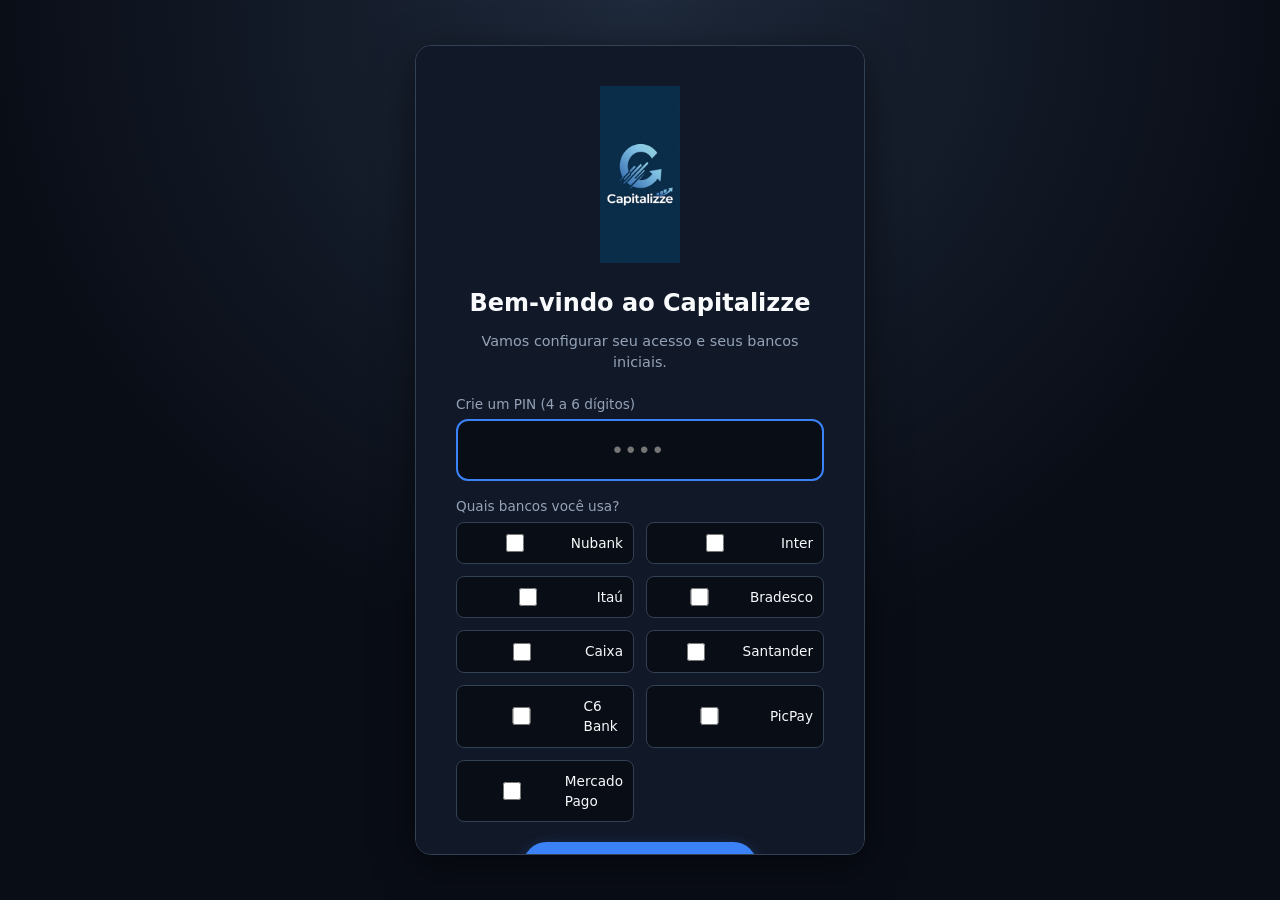
==== index.html @ d0ebc37e "V 1.1.2 Módulo de dividas" ====
<!DOCTYPE html>
<html lang="pt-BR">
<head>
  <meta charset="UTF-8">
  <meta name="viewport" content="width=device-width, initial-scale=1.0">
  <title>Capitalizze — O poder do seu dinheiro</title>
  
  <link rel="stylesheet" href="css/style.css">
  <link rel="manifest" href="manifest.json">
  <meta name="theme-color" content="#090d16">
  <link rel="icon" type="image/png" href="assets/logo.png">
</head>
<body>

  <!-- TELA DE SETUP (Usuário Novo) -->
  <div id="setup-screen" class="lock-screen" style="display: none;">
    <div class="lock-content" style="max-width: 450px;">
      <img src="assets/logo.png" alt="Capitalizze" style="width: 80px; margin-bottom: 15px;">
      <h2>Bem-vindo ao Capitalizze</h2>
      <p>Vamos configurar seu acesso e seus bancos iniciais.</p>
      
      <div style="text-align: left; margin-bottom: 20px;">
        <label style="font-size: 0.85rem; color: var(--muted); margin-bottom: 5px; display: block;">Crie um PIN (4 a 6 dígitos)</label>
        <input type="password" id="new-pin-input" maxlength="6" inputmode="numeric" placeholder="••••" style="text-align:center; font-size: 1.5rem; letter-spacing: 5px; width: 100%;">
        
        <label style="font-size: 0.85rem; color: var(--muted); margin-top: 15px; margin-bottom: 5px; display: block;">Quais bancos você usa?</label>
        <div id="setup-banks-grid" class="banks-grid" style="grid-template-columns: 1fr 1fr;"></div>
      </div>
      <button id="setup-submit" class="btn btn-full">Criar Conta e Acessar</button>
    </div>
  </div>

  <!-- TELA DE BLOQUEIO (Usuário Antigo) -->
  <div id="lock-screen" class="lock-screen" style="display: none;">
    <div class="lock-content">
      <img src="assets/logo.png" alt="Capitalizze" style="width: 100px; margin-bottom: 20px;">
      <h2>Capitalizze Protegido</h2>
      <p id="lock-msg">Digite seu PIN para acessar.</p>
      <input type="password" id="pin-input" maxlength="6" inputmode="numeric" placeholder="••••" style="text-align:center; font-size: 2rem; letter-spacing: 10px;">
      <button id="pin-submit" class="btn btn-full" style="margin-top: 20px;">Desbloquear</button>
    </div>
  </div>

  <!-- APP PRINCIPAL -->
  <div class="container">
    <header>
      <div class="header-top">
        <img src="assets/logo-horizontal.png" alt="Capitalizze" class="header-logo">
      </div>
      <div class="slogan">O poder do seu dinheiro na palma da sua mão</div>
    </header>

    <nav class="tabs">
      <button class="tab-btn active" data-tab="home">Início</button>
      <button class="tab-btn" data-tab="transactions">Transações</button>
      <button class="tab-btn" data-tab="bills">Contas</button>
      <button class="tab-btn" data-tab="debts">Dívidas</button>
      <button class="tab-btn" data-tab="goals">Metas</button>
      <button class="tab-btn" data-tab="budgets">Orçamentos</button>
      <button class="tab-btn" data-tab="simulator">Simulador</button>
      <button class="tab-btn" data-tab="reserve">Reserva</button>
      <button class="tab-btn" data-tab="calculator">Calculadora</button>
      <button class="tab-btn" data-tab="charts">Gráficos</button>
      <button class="tab-btn" data-tab="settings">Ajustes</button>
    </nav>

    <!-- ABA INÍCIO -->
    <section id="tab-home" class="tab-content active">
      <section class="cards">
        <div class="card"><div class="card-label">Saldo Global</div><div class="card-value" id="balance">R$ 0,00</div></div>
        <div class="card"><div class="card-label">Entradas Globais</div><div class="card-value income" id="income">R$ 0,00</div></div>
        <div class="card"><div class="card-label">Saídas Globais</div><div class="card-value expense" id="expense">R$ 0,00</div></div>
      </section>

      <div id="bank-summary-container" style="display: none;">
        <h3 class="section-title">Resumo por Banco</h3>
        <section class="cards" id="bank-cards"></section>
      </div>

      <form class="form" id="tx-form">
        <input type="text" id="desc" placeholder="Descrição (ex: Salário)" required maxlength="60">
        <input type="number" id="amount" placeholder="Valor (R$)" step="0.01" min="0.01" required>
        <select id="type"><option value="income">Entrada</option><option value="expense">Saída</option></select>
        <select id="category">
          <option value="Geral">Geral</option><option value="Alimentação">Alimentação</option>
          <option value="Transporte">Transporte</option><option value="Moradia">Moradia</option>
          <option value="Lazer">Lazer</option><option value="Salário">Salário</option>
          <option value="Investimento">Investimento</option><option value="Dívidas">Dívidas</option>
        </select>
        <select id="tx-bank" style="display: none;"></select>
        <button type="submit" class="btn btn-full" id="submit-btn">Adicionar Entrada</button>
      </form>
    </section>

    <!-- ABA TRANSAÇÕES -->
    <section id="tab-transactions" class="tab-content">
      <div class="filter-container" style="flex-wrap: wrap; gap: 12px; margin-bottom: 24px;">
        <select id="month-filter"><option value="all">Todos os meses</option></select>
        <select id="filter-type">
          <option value="all">Todos os tipos</option>
          <option value="income">Apenas Entradas</option>
          <option value="expense">Apenas Saídas</option>
        </select>
        <input type="text" id="search-tx" placeholder="Buscar por descrição ou categoria..." style="flex: 1; min-width: 200px;">
      </div>
      <div class="list"><div id="tx-list"></div></div>
    </section>

    <!-- ABA CONTAS (A PAGAR/RECEBER) -->
    <section id="tab-bills" class="tab-content">
      <p class="sim-help">Cadastre contas fixas ou boletos para não esquecer.</p>
      <form id="bill-form" class="form">
        <input type="text" id="bill-desc" placeholder="Descrição (ex: Aluguel, Netflix)" required maxlength="40">
        <input type="number" id="bill-amount" placeholder="Valor (R$)" step="0.01" min="0.01" required>
        <select id="bill-type">
          <option value="pay">A Pagar</option>
          <option value="receive">A Receber</option>
        </select>
        <input type="number" id="bill-day" placeholder="Dia Venc. (1-31)" min="1" max="31" required>
        <button type="submit" class="btn btn-full">Cadastrar Conta</button>
      </form>
      <div class="list" id="bills-list"></div>
    </section>

    <!-- NOVA ABA DÍVIDAS -->
    <section id="tab-debts" class="tab-content">
      <p class="sim-help">Gerencie o que você deve ou o que devem para você.</p>
      <form id="debt-form" class="form">
        <input type="text" id="debt-desc" placeholder="Descrição (ex: Empréstimo João)" required maxlength="40">
        <input type="number" id="debt-amount" placeholder="Valor Total (R$)" step="0.01" min="0.01" required>
        <select id="debt-type">
          <option value="owe">Eu Devo (A Pagar)</option>
          <option value="receive">Me Devem (A Receber)</option>
        </select>
        <input type="text" id="debt-person" placeholder="Para quem / De quem (Opcional)" maxlength="30">
        <button type="submit" class="btn btn-full">Cadastrar Dívida</button>
      </form>
      <div class="list" id="debts-list"></div>
    </section>

    <!-- ABA METAS -->
    <section id="tab-goals" class="tab-content">
      <form id="goal-form" class="form">
        <input type="text" id="goal-name" placeholder="Nome da meta (ex: Notebook novo)" required maxlength="40">
        <input type="number" id="goal-target" placeholder="Valor alvo (R$)" step="0.01" min="1" required>
        <button type="submit" class="btn btn-full">Criar Nova Meta</button>
      </form>
      <div class="list" id="goals-list"></div>
    </section>

    <!-- ABA ORÇAMENTOS -->
    <section id="tab-budgets" class="tab-content">
      <p class="sim-help">Defina limites mensais de gastos para cada categoria.</p>
      <form id="budget-form" class="form">
        <select id="budget-category">
          <option value="Alimentação">Alimentação</option><option value="Transporte">Transporte</option>
          <option value="Moradia">Moradia</option><option value="Lazer">Lazer</option>
          <option value="Geral">Geral</option>
        </select>
        <input type="number" id="budget-amount" placeholder="Limite (R$)" step="0.01" min="1" required>
        <button type="submit" class="btn btn-full">Definir Orçamento</button>
      </form>
      <div class="list" id="budgets-list"></div>
    </section>

    <!-- ABA SIMULADOR -->
    <section id="tab-simulator" class="tab-content">
      <p class="sim-help">Preencha os campos para ver o poder dos juros compostos.</p>
      <div class="form sim-form">
        <div class="input-group"><label>Capital Inicial (R$)</label><input type="number" id="sim-initial" min="0" step="0.01" value="0"></div>
        <div class="input-group"><label>Aporte Mensal (R$)</label><input type="number" id="sim-monthly" min="0" step="0.01" value="0"></div>
        <div class="input-group"><label>Taxa de Juros (% ao mês)</label><input type="number" id="sim-rate" min="0" step="0.01" value="0"></div>
        <div class="input-group"><label>Tempo (Meses)</label><input type="number" id="sim-time" min="0" step="1" value="0"></div>
      </div>
      <section class="cards">
        <div class="card"><div class="card-label">Total Investido</div><div class="card-value" id="sim-total-invested">R$ 0,00</div></div>
        <div class="card"><div class="card-label">Juros Ganhos</div><div class="card-value income" id="sim-interest">R$ 0,00</div></div>
        <div class="card"><div class="card-label">Montante Final</div><div class="card-value" id="sim-final">R$ 0,00</div></div>
      </section>
      <div class="chart-container"><h3>Proporção: Investido vs Juros</h3><div id="sim-chart-bars" class="chart-bars"></div></div>
    </section>

    <!-- ABA RESERVA -->
    <section id="tab-reserve" class="tab-content">
      <p class="sim-help">Descubra quanto você precisa guardar para viver tranquilo sem depender de salário.</p>
      <div class="form sim-form">
        <div class="input-group"><label>Custo de vida mensal (R$)</label><input type="number" id="res-cost" min="0" step="0.01" value="0"></div>
        <div class="input-group"><label>Meses de proteção</label><input type="number" id="res-months" min="1" max="24" step="1" value="6"></div>
      </div>
      <div class="card" style="text-align: center; padding: 40px 20px;">
        <div class="card-label">Sua Reserva Ideal é</div>
        <div class="card-value income" id="res-result" style="font-size: 2.5rem;">R$ 0,00</div>
      </div>
    </section>

    <!-- ABA CALCULADORA -->
    <section id="tab-calculator" class="tab-content">
      <div class="chart-container" style="margin-bottom: 24px;">
        <h3>Calculadora de Taxas e Parcelamento</h3>
        <div class="form sim-form" style="margin-bottom: 16px; padding: 0; border: none; box-shadow: none;">
          <div class="input-group"><label>Valor da Compra (R$)</label><input type="number" id="calc-value" min="0" step="0.01" value="0"></div>
          <div class="input-group"><label>Taxa de Juros (%)</label><input type="number" id="calc-fee" min="0" step="0.01" value="0"></div>
          <div class="input-group"><label>Número de Parcelas</label><input type="number" id="calc-installments" min="1" step="1" value="1"></div>
        </div>
        <div class="cards" style="margin-bottom: 0;">
          <div class="card"><div class="card-label">Valor Total com Juros</div><div class="card-value expense" id="calc-total">R$ 0,00</div></div>
          <div class="card"><div class="card-label">Valor da Parcela</div><div class="card-value" id="calc-per-installment">R$ 0,00</div></div>
        </div>
      </div>

      <div class="chart-container">
        <h3>Calculadora de Gasto Diário</h3>
        <div class="form sim-form" style="margin-bottom: 16px; padding: 0; border: none; box-shadow: none;">
          <div class="input-group"><label>Renda Mensal Líquida (R$)</label><input type="number" id="daily-income" min="0" step="0.01" value="0"></div>
          <div class="input-group"><label>Gastos Fixos Mensais (R$)</label><input type="number" id="daily-fixed" min="0" step="0.01" value="0"></div>
        </div>
        <div class="card" style="text-align: center; padding: 30px 20px;">
          <div class="card-label">Você pode gastar por dia</div>
          <div class="card-value income" id="daily-result" style="font-size: 2.5rem;">R$ 0,00</div>
        </div>
      </div>
    </section>

    <!-- ABA GRÁFICOS -->
    <section id="tab-charts" class="tab-content">
      <div class="chart-container">
        <h3>Distribuição de Gastos</h3>
        <div id="donut-chart" class="donut-container"></div>
      </div>
      <div class="chart-container">
        <h3>Gastos por Categoria</h3>
        <div id="chart-bars" class="chart-bars"></div>
      </div>
    </section>

    <!-- ABA AJUSTES -->
    <section id="tab-settings" class="tab-content">
      <div class="chart-container">
        <h3>Perfil do Usuário</h3>
        <div class="profile-header">
          <div class="avatar-container">
            <img id="profile-avatar-img" src="" alt="Avatar" style="display: none;">
            <span id="profile-avatar-placeholder">👤</span>
          </div>
          <div class="profile-info">
            <h4 id="profile-display-name">Visitante</h4>
            <p id="profile-display-email">email@exemplo.com</p>
            <p style="font-size: 0.8rem; color: var(--muted); margin-top: 4px;" id="profile-display-date">Membro desde: Hoje</p>
          </div>
        </div>
        
        <form id="profile-form" class="form" style="padding: 0; border: none; box-shadow: none; margin-bottom: 0;">
          <div class="input-group"><label>Nome</label><input type="text" id="prof-name" placeholder="Seu nome" maxlength="30"></div>
          <div class="input-group"><label>E-mail</label><input type="email" id="prof-email" placeholder="seu@email.com"></div>
          <div class="input-group" style="grid-column: 1 / -1;">
            <label>Foto de Perfil</label>
            <input type="file" id="prof-avatar-input" accept="image/*">
          </div>
          <button type="submit" class="btn btn-full">Salvar Perfil</button>
        </form>
      </div>

      <div class="chart-container">
        <h3>Aparência</h3>
        <div style="display: flex; align-items: center; justify-content: space-between;">
          <span>Modo Escuro / Claro</span>
          <button id="theme-toggle-settings" class="btn btn-outline" style="padding: 8px 16px;">🌓 Alternar</button>
        </div>
      </div>

      <div class="chart-container">
        <h3>Segurança</h3>
        <div style="display: flex; gap: 12px; flex-wrap: wrap;">
          <button id="btn-change-pin" class="btn btn-outline">🔑 Alterar PIN</button>
          <button id="btn-wipe-data" class="btn btn-outline" style="color: var(--danger); border-color: var(--danger);">🚨 Apagar Todos os Dados</button>
        </div>
      </div>

      <div class="chart-container">
        <h3>Meus Bancos</h3>
        <p style="font-size: 0.9rem; color: var(--muted); margin-bottom: 16px;">Selecione os bancos que você usa.</p>
        <div id="banks-checkboxes" class="banks-grid"></div>
      </div>

      <div class="chart-container">
        <h3>Backup e Exportação</h3>
        <div class="backup-actions" style="justify-content: flex-start; flex-wrap: wrap;">
          <button id="btn-export" class="btn btn-outline">⬇️ Backup (JSON)</button>
          <label for="import-file" class="btn btn-outline">⬆️ Restaurar</label>
          <input type="file" id="import-file" accept=".json" style="display: none;">
          <button id="btn-export-csv" class="btn btn-outline">📊 Exportar Excel (CSV)</button>
        </div>
      </div>
    </section>

    <footer>
      <p>Capitalizze &copy; 2026 - v1.1.2</p>
      <p>Desenvolvido por <strong>SaliX</strong></p>
    </footer>
  </div>

  <!-- MODAL DE METAS -->
  <div id="goal-modal" class="modal-overlay">
    <div class="modal-content">
      <h3 id="modal-goal-title">Adicionar valor</h3>
      <p class="modal-desc">Quanto você quer guardar para esta meta?</p>
      <input type="number" id="modal-goal-amount" placeholder="R$ 0,00" step="0.01" min="0.01">
      <div class="modal-actions">
        <button class="btn btn-outline" id="modal-cancel">Cancelar</button>
        <button class="btn" id="modal-confirm">Guardar</button>
      </div>
    </div>
  </div>

  <!-- MODAL DE ALTERAR PIN -->
  <div id="change-pin-modal" class="modal-overlay">
    <div class="modal-content">
      <h3>Alterar PIN de Acesso</h3>
      <p class="modal-desc">Isso vai re-criptografar todos os seus dados com a nova senha.</p>
      <input type="password" id="old-pin" placeholder="PIN Atual" maxlength="6" style="margin-bottom: 12px;">
      <input type="password" id="new-pin" placeholder="Novo PIN" maxlength="6">
      <div class="modal-actions">
        <button class="btn btn-outline" id="cancel-change-pin">Cancelar</button>
        <button class="btn" id="confirm-change-pin">Salvar Novo PIN</button>
      </div>
    </div>
  </div>

  <!-- NOVO MODAL DE ABATER DÍVIDA -->
  <div id="debt-payment-modal" class="modal-overlay">
    <div class="modal-content">
      <h3 id="modal-debt-title">Abater Dívida</h3>
      <p class="modal-desc">Quanto foi pago ou recebido?</p>
      <input type="number" id="modal-debt-amount" placeholder="R$ 0,00" step="0.01" min="0.01">
      <div class="modal-actions">
        <button class="btn btn-outline" id="cancel-debt-payment">Cancelar</button>
        <button class="btn" id="confirm-debt-payment">Confirmar</button>
      </div>
    </div>
  </div>

  <div id="toast-container" class="toast-container"></div>
  <script type="module" src="js/main.js"></script>
</body>
</html>
---- css/style.css ----
:root {
  --bg: #090d16; --surface: #111827; --surface-light: #1e293b; --border: #334155;
  --text: #f8fafc; --muted: #94a3b8; --hover: rgba(255,255,255,0.05);
  --primary: #3b82f6; --primary-glow: rgba(59, 130, 246, 0.3); --primary-dark: #2563eb;
  --success: #10b981; --success-glow: rgba(16, 185, 129, 0.2);
  --danger: #ef4444; --danger-dark: #dc2626; --warning: #f59e0b; --info: #3b82f6;
  --radius: 16px; --radius-pill: 100px;
}

body.light-mode {
  --bg: #f8fafc; --surface: #ffffff; --surface-light: #f1f5f9; --border: #e2e8f0;
  --text: #0f172a; --muted: #64748b; --hover: rgba(0,0,0,0.05);
  background-image: radial-gradient(circle at top center, #e2e8f0 0%, #f8fafc 60%);
}
body.light-mode .card::before { background: linear-gradient(90deg, transparent, rgba(0,0,0,0.05), transparent); }
body.light-mode .btn-outline:hover { background: rgba(0,0,0,0.05); }

* { box-sizing: border-box; margin: 0; padding: 0; }
body {
  font-family: system-ui, -apple-system, 'Segoe UI', Roboto, sans-serif;
  background-color: var(--bg); background-image: radial-gradient(circle at top center, #1e293b 0%, #090d16 60%);
  background-attachment: fixed; color: var(--text); min-height: 100vh; line-height: 1.5; display: flex; flex-direction: column;
  transition: background 0.3s, color 0.3s;
}

.container { max-width: 960px; margin: 0 auto; padding: 24px 16px; flex: 1; width: 100%; }
header { margin-bottom: 24px; text-align: center; display: flex; flex-direction: column; align-items: center; gap: 8px; }
.header-logo { max-width: 250px; height: auto; object-fit: contain; }
.slogan { font-size: 0.85rem; color: var(--muted); }

.tabs { display: flex; gap: 4px; margin-bottom: 32px; background: var(--surface); padding: 6px; border-radius: var(--radius-pill); border: 1px solid var(--border); overflow-x: auto; scrollbar-width: none; }
.tabs::-webkit-scrollbar { display: none; }
.tab-btn { background: transparent; border: none; color: var(--muted); padding: 10px 20px; font-size: 0.9rem; font-weight: 600; cursor: pointer; border-radius: var(--radius-pill); transition: all 0.3s ease; white-space: nowrap; }
.tab-btn:hover { color: var(--text); background: var(--hover); }
.tab-btn.active { color: white; background: var(--primary); box-shadow: 0 4px 15px var(--primary-glow); }
.tab-content { display: none; }
.tab-content.active { display: block; animation: fadeIn 0.4s ease-out; }
@keyframes fadeIn { from { opacity: 0; transform: translateY(10px); } to { opacity: 1; transform: translateY(0); } }

.cards { display: grid; grid-template-columns: repeat(auto-fit, minmax(200px, 1fr)); gap: 16px; margin-bottom: 24px; }
.card { background: var(--surface); border: 1px solid var(--border); border-radius: var(--radius); padding: 24px; box-shadow: 0 4px 20px rgba(0, 0, 0, 0.1); position: relative; overflow: hidden; }
.card::before { content: ''; position: absolute; top: 0; left: 0; right: 0; height: 1px; background: linear-gradient(90deg, transparent, rgba(255,255,255,0.1), transparent); }
.card-label { font-size: 0.8rem; color: var(--muted); text-transform: uppercase; letter-spacing: 1px; margin-bottom: 8px; font-weight: 600;}
.card-value { font-size: 1.8rem; font-weight: 700; letter-spacing: -0.5px;}
.card-value.income { color: var(--success); text-shadow: 0 0 20px var(--success-glow); }
.card-value.expense { color: var(--danger); }
.section-title { font-size: 1.1rem; color: var(--muted); margin-bottom: 16px; padding-left: 8px; border-left: 3px solid var(--primary); }

.form { background: var(--surface); border: 1px solid var(--border); border-radius: var(--radius); padding: 24px; margin-bottom: 24px; display: grid; grid-template-columns: 1fr 1fr; gap: 16px; box-shadow: 0 4px 20px rgba(0, 0, 0, 0.1); }
.form input, .form select, .filter-container select { background: var(--bg); border: 1px solid var(--border); color: var(--text); padding: 12px 16px; border-radius: 12px; font-size: 0.95rem; font-family: inherit; width: 100%; transition: border-color 0.2s, box-shadow 0.2s; }
.form input:focus, .form select:focus, .filter-container select:focus { outline: none; border-color: var(--primary); box-shadow: 0 0 0 3px var(--primary-glow); }
.input-group { display: flex; flex-direction: column; gap: 8px; }
.input-group label { font-size: 0.85rem; color: var(--muted); font-weight: 600; margin-left: 4px; }

.btn { background: var(--primary); color: white; border: none; padding: 14px 20px; border-radius: var(--radius-pill); font-weight: 600; cursor: pointer; font-size: 1rem; font-family: inherit; transition: all 0.3s; box-shadow: 0 4px 15px var(--primary-glow); }
.btn:hover { background: var(--primary-dark); transform: translateY(-2px); }
.btn:active { transform: translateY(0); }
.btn-full { grid-column: 1 / -1; }
.btn.danger { background: var(--danger); box-shadow: 0 4px 15px rgba(239, 68, 68, 0.3); }
.btn.danger:hover { background: var(--danger-dark); }
.btn-sm { padding: 8px 16px; font-size: 0.85rem; border-radius: 12px; }
.btn-outline { background: transparent; border: 1px solid var(--border); box-shadow: none; color: var(--muted);}
.btn-outline:hover { background: var(--hover); color: var(--text); }

.filter-container { display: flex; align-items: center; gap: 12px; margin-bottom: 20px; }
.filter-container label { font-weight: 600; color: var(--muted); font-size: 0.9rem; }
#search-tx { background: var(--surface); border: 1px solid var(--border); color: var(--text); padding: 10px 16px; border-radius: var(--radius-pill); font-size: 0.9rem; outline: none; }
#search-tx:focus { border-color: var(--primary); }
#filter-type { padding: 10px 16px; border-radius: var(--radius-pill); background: var(--surface); border: 1px solid var(--border); color: var(--text); }

.list { background: var(--surface); border: 1px solid var(--border); border-radius: var(--radius); overflow: hidden; margin-bottom: 24px; box-shadow: 0 4px 20px rgba(0, 0, 0, 0.1); }
.tx { display: flex; align-items: center; justify-content: space-between; padding: 16px 20px; border-bottom: 1px solid var(--border); gap: 16px; transition: background 0.2s;}
.tx:hover { background: var(--surface-light); }
.tx:last-child { border-bottom: none; }
.tx-info { flex: 1; min-width: 0; }
.tx-desc { font-weight: 600; font-size: 1rem; }
.tx-meta { font-size: 0.8rem; color: var(--muted); margin-top: 2px;}
.tx-amount { font-weight: 700; white-space: nowrap; font-size: 1.05rem;}
.tx-amount.income { color: var(--success); }
.tx-amount.expense { color: var(--text); }
.tx-del { background: transparent; border: none; color: var(--muted); cursor: pointer; font-size: 1.2rem; padding: 8px; border-radius: 50%; transition: 0.2s; }
.tx-del:hover { color: var(--danger); background: rgba(239,68,68,0.1); }
.empty { padding: 40px 20px; text-align: center; color: var(--muted); font-size: 0.95rem; }

.chart-container { background: var(--surface); border: 1px solid var(--border); border-radius: var(--radius); padding: 24px; margin-bottom: 24px; box-shadow: 0 4px 20px rgba(0, 0, 0, 0.1); }
.chart-container h3 { margin-bottom: 24px; font-size: 1.1rem; font-weight: 600; }
.chart-bars { display: flex; flex-direction: column; gap: 16px; }
.chart-row { display: flex; align-items: center; gap: 16px; }
.chart-label { width: 100px; font-size: 0.85rem; color: var(--muted); text-align: right; font-weight: 500;}
.chart-bar-wrapper { flex: 1; background: var(--bg); border-radius: var(--radius-pill); overflow: hidden; height: 16px; }
.chart-bar { height: 100%; border-radius: var(--radius-pill); transition: width 0.6s cubic-bezier(0.4, 0, 0.2, 1); }
.chart-value { width: 90px; font-size: 0.9rem; font-weight: 600; text-align: right; }

.donut-container { display: flex; justify-content: center; align-items: center; flex-wrap: wrap; gap: 32px; }
.donut-svg { width: 200px; height: 200px; transform: rotate(-90deg); }
.donut-svg circle { fill: transparent; stroke-width: 20; transition: stroke-dasharray 0.5s; }
.donut-legend { display: flex; flex-direction: column; gap: 8px; }
.legend-item { display: flex; align-items: center; gap: 8px; font-size: 0.9rem; }
.legend-color { width: 12px; height: 12px; border-radius: 50%; }

.goal-item, .budget-item, .debt-item { padding: 20px 24px; border-bottom: 1px solid var(--border); }
.goal-item:last-child, .budget-item:last-child, .debt-item:last-child { border-bottom: none; }
.goal-header, .budget-header, .debt-header { display: flex; justify-content: space-between; align-items: center; margin-bottom: 16px; }
.goal-title, .budget-title, .debt-title { font-size: 1.1rem; font-weight: 600; }
.goal-values, .budget-values, .debt-values { font-size: 0.9rem; color: var(--muted); font-weight: 500;}
.progress-wrapper { background: var(--bg); height: 12px; border-radius: var(--radius-pill); overflow: hidden; margin-bottom: 20px; border: 1px solid var(--border); }
.progress-bar { height: 100%; width: 0%; transition: width 0.5s ease; border-radius: var(--radius-pill); }
.progress-bar.safe { background: var(--success); box-shadow: 0 0 10px var(--success-glow); }
.progress-bar.warning { background: var(--warning); }
.progress-bar.danger { background: var(--danger); box-shadow: 0 0 10px rgba(239,68,68,0.3); }
.goal-actions { display: flex; gap: 12px; justify-content: flex-end; }

.sim-help { color: var(--muted); margin-bottom: 20px; font-size: 0.95rem; }
.sim-form { margin-bottom: 24px; }

.profile-header { display: flex; align-items: center; gap: 20px; margin-bottom: 24px; background: var(--bg); padding: 20px; border-radius: var(--radius); border: 1px solid var(--border); }
.avatar-container { width: 80px; height: 80px; border-radius: 50%; background: var(--primary); display: flex; align-items: center; justify-content: center; font-size: 2.5rem; overflow: hidden; border: 2px solid var(--border); flex-shrink: 0; }
.avatar-container img { width: 100%; height: 100%; object-fit: cover; }
.profile-info h4 { font-size: 1.3rem; margin-bottom: 4px; }
.profile-info p { font-size: 0.9rem; color: var(--muted); }
.banks-grid { display: grid; grid-template-columns: repeat(auto-fit, minmax(140px, 1fr)); gap: 12px; }
.bank-checkbox { display: flex; align-items: center; gap: 8px; background: var(--bg); padding: 12px 16px; border-radius: 8px; border: 1px solid var(--border); cursor: pointer; transition: 0.2s; font-size: 0.9rem; }
.bank-checkbox:hover { border-color: var(--muted); }
.bank-checkbox input { accent-color: var(--primary); width: 18px; height: 18px; cursor: pointer; }
.bank-card { background: var(--bg); border-left: 4px solid var(--primary); }
.bank-card .card-label { color: var(--primary); font-weight: 700;}

.btn-settle { padding: 8px 16px; border-radius: 12px; font-weight: 600; cursor: pointer; border: none; color: #fff; transition: 0.2s; }
.btn-settle:hover { transform: scale(1.05); }
.btn-settle.pay { background: var(--danger); }
.btn-settle.receive { background: var(--success); }

.modal-overlay { position: fixed; top: 0; left: 0; right: 0; bottom: 0; background: rgba(0, 0, 0, 0.7); backdrop-filter: blur(4px); display: flex; align-items: center; justify-content: center; opacity: 0; pointer-events: none; transition: opacity 0.3s ease; z-index: 2000; }
.modal-overlay.active { opacity: 1; pointer-events: all; }
.modal-content { background: var(--surface); border: 1px solid var(--border); padding: 30px; border-radius: var(--radius); width: 90%; max-width: 400px; transform: translateY(20px); transition: transform 0.3s ease; box-shadow: 0 10px 40px rgba(0,0,0,0.5); }
.modal-overlay.active .modal-content { transform: translateY(0); }
.modal-content h3 { margin-bottom: 8px; font-size: 1.3rem; }
.modal-desc { color: var(--muted); font-size: 0.9rem; margin-bottom: 20px; }
.modal-content input { width: 100%; background: var(--bg); border: 1px solid var(--border); color: var(--text); padding: 14px 16px; border-radius: 12px; font-size: 1.1rem; margin-bottom: 24px; }
.modal-content input:focus { outline: none; border-color: var(--primary); }
.modal-actions { display: flex; gap: 12px; justify-content: flex-end; }

.toast-container { position: fixed; bottom: 24px; right: 24px; display: flex; flex-direction: column; gap: 12px; z-index: 3000; }
.toast { background: var(--surface); border: 1px solid var(--border); border-left: 4px solid var(--primary); color: var(--text); padding: 16px 20px; border-radius: 8px; box-shadow: 0 10px 30px rgba(0,0,0,0.3); display: flex; align-items: center; justify-content: space-between; gap: 16px; min-width: 250px; max-width: 400px; animation: slideInRight 0.3s ease forwards; }
.toast.success { border-left-color: var(--success); }
.toast.danger { border-left-color: var(--danger); }
.toast-msg { font-size: 0.95rem; font-weight: 500; }
.toast-btn { background: transparent; border: none; color: var(--primary); font-weight: 700; cursor: pointer; font-size: 0.85rem; text-transform: uppercase; padding: 4px; }
.toast-btn:hover { text-decoration: underline; }
@keyframes slideInRight { from { transform: translateX(100%); opacity: 0; } to { transform: translateX(0); opacity: 1; } }
@keyframes slideOutRight { from { transform: translateX(0); opacity: 1; } to { transform: translateX(100%); opacity: 0; } }

.lock-screen { position: fixed; top: 0; left: 0; width: 100%; height: 100%; background-color: var(--bg); background-image: radial-gradient(circle at top center, #1e293b 0%, #090d16 60%); z-index: 9999; display: flex; align-items: center; justify-content: center; transition: opacity 0.5s; }
.lock-screen.hidden { opacity: 0; pointer-events: none; }
.lock-content { background: var(--surface); padding: 40px; border-radius: var(--radius); border: 1px solid var(--border); text-align: center; width: 90%; max-width: 350px; box-shadow: 0 10px 40px rgba(0,0,0,0.5); }
.lock-content h2 { margin-bottom: 10px; }
.lock-content p { color: var(--muted); font-size: 0.9rem; margin-bottom: 20px; }
.lock-content input { width: 100%; background: var(--bg); border: 2px solid var(--border); color: var(--text); padding: 15px; border-radius: 12px; font-size: 1.5rem; transition: border-color 0.2s; }
.lock-content input:focus { outline: none; border-color: var(--primary); }
#setup-screen .lock-content { max-height: 90vh; overflow-y: auto; }
#setup-screen input[type="password"] { letter-spacing: 5px; }
#setup-banks-grid .bank-checkbox { padding: 10px; font-size: 0.85rem; }

footer { text-align: center; color: var(--muted); font-size: 0.85rem; padding: 32px 0 16px; border-top: 1px solid var(--border); margin-top: auto; }
footer strong { color: var(--text); }

@media (max-width: 600px) {
  .form { grid-template-columns: 1fr; padding: 20px;}
  .header-logo { max-width: 200px; }
  .card-value { font-size: 1.5rem; }
  .card { padding: 20px; }
  .chart-row { flex-direction: column; align-items: flex-start; gap: 8px; }
  .chart-label, .chart-value { width: 100%; text-align: left; }
  .chart-bar-wrapper { width: 100%; height: 20px;}
  .filter-container { flex-direction: column; align-items: flex-start; gap: 8px;}
  .filter-container select, #search-tx { width: 100%; }
  .tabs { position: fixed; bottom: 0; left: 0; width: 100%; margin-bottom: 0; border-radius: 24px 24px 0 0; padding: 12px 16px 24px 16px; z-index: 1000; justify-content: flex-start; background: rgba(17, 24, 39, 0.95); backdrop-filter: blur(10px); border-bottom: none; border-top: 1px solid var(--border); }
  body.light-mode .tabs { background: rgba(255, 255, 255, 0.95); }
  .tab-btn { padding: 8px 12px; font-size: 0.8rem; }
  .container { padding-bottom: 100px; }
  footer { padding-bottom: 100px; border-top: none;}
  .modal-actions { flex-direction: column-reverse; }
  .modal-actions .btn { width: 100%; }
  .toast-container { bottom: 80px; right: 16px; left: 16px; }
  .toast { min-width: 100%; max-width: 100%; }
  .donut-container { flex-direction: column; }
  .donut-svg { width: 160px; height: 160px; }
  .profile-header { flex-direction: column; text-align: center; }
  .debt-item { flex-direction: column; align-items: flex-start; }
  .debt-item .tx-amount { margin-bottom: 12px; font-size: 1.2rem; }
}
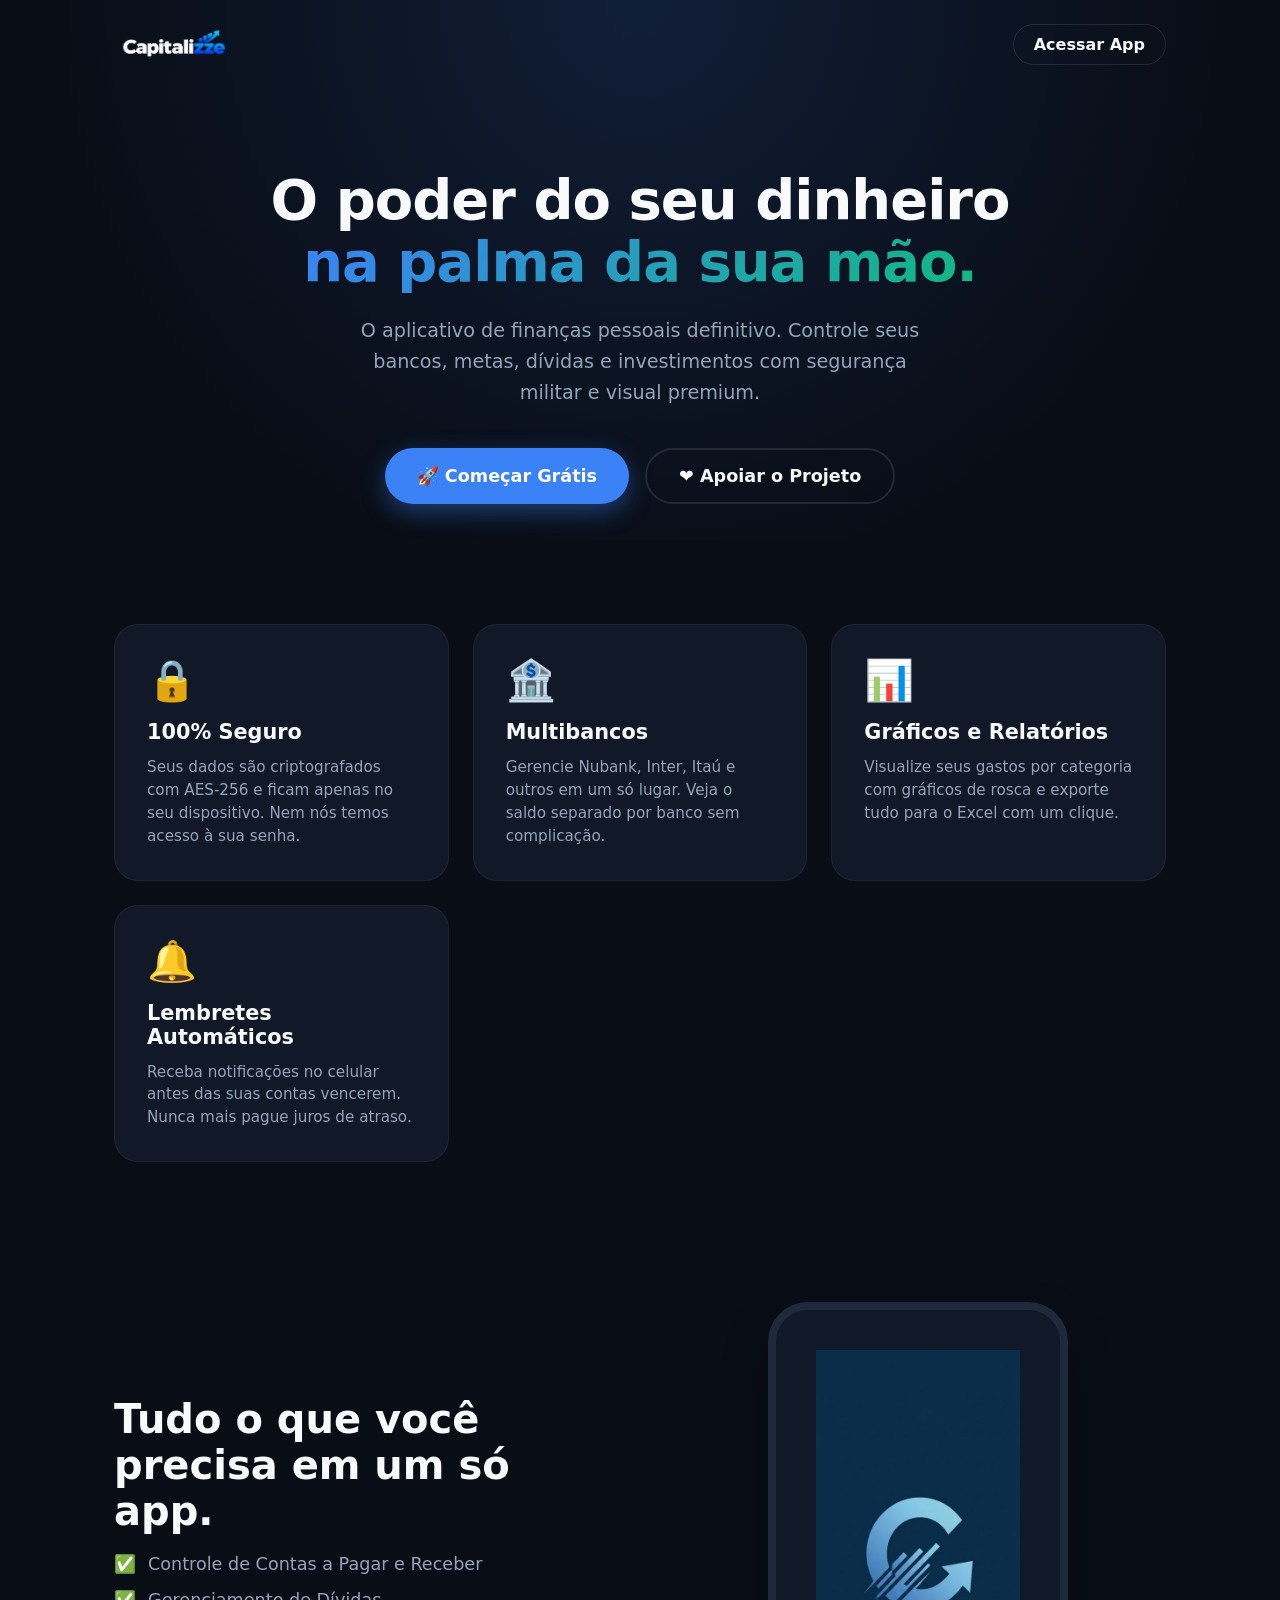
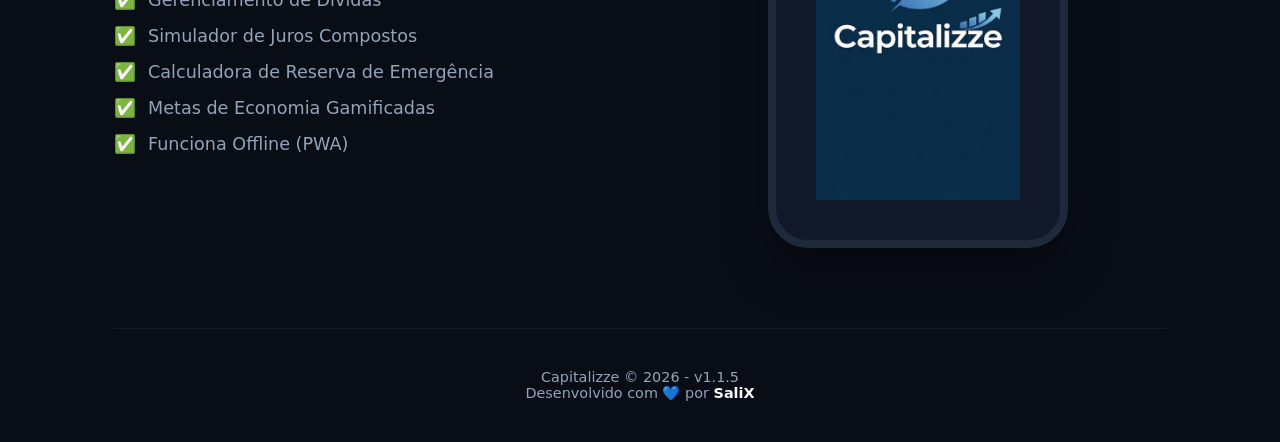
==== commit 3b255d6e: "Lançamento oficial v1.1.5: SEO, PWA e Landing Page" ====
--- a/index.html
+++ b/index.html
@@ -3,343 +3,229 @@
 <head>
   <meta charset="UTF-8">
   <meta name="viewport" content="width=device-width, initial-scale=1.0">
-  <title>Capitalizze — O poder do seu dinheiro</title>
+  <title>Capitalizze — O poder do seu dinheiro na palma da sua mão</title>
+  <link rel="icon" type="image/png" href="assets/logo.png">
   
-  <link rel="stylesheet" href="css/style.css">
-  <link rel="manifest" href="manifest.json">
-  <meta name="theme-color" content="#090d16">
-  <link rel="icon" type="image/png" href="assets/logo.png">
+  <!-- SEO Básico -->
+  <meta name="description" content="O aplicativo de finanças pessoais definitivo. Controle seus bancos, metas, dívidas e investimentos com segurança militar e visual premium.">
+  <meta name="keywords" content="finanças, controle financeiro, app de finanças, orçamento, metas, investimentos, pix, capitalizze">
+
+  <!-- Open Graph (WhatsApp, Facebook, LinkedIn) -->
+  <meta property="og:type" content="website">
+  <meta property="og:url" content="https://capitalizze.vercel.app/">
+  <meta property="og:title" content="Capitalizze — O poder do seu dinheiro na palma da sua mão">
+  <meta property="og:description" content="Controle seus bancos, metas e investimentos com segurança militar. 100% grátis e offline.">
+  <meta property="og:image" content="https://capitalizze.vercel.app/assets/og-image.jpg">
+
+  <!-- Twitter Card -->
+  <meta name="twitter:card" content="summary_large_image">
+  <meta name="twitter:title" content="Capitalizze — O poder do seu dinheiro">
+  <meta name="twitter:description" content="Controle seus bancos, metas e investimentos com segurança militar. 100% grátis.">
+  <meta name="twitter:image" content="https://capitalizze.vercel.app/assets/og-image.jpg">
+  
+  <style>
+    :root {
+      --bg: #090d16; --surface: #111827; --text: #f8fafc; --muted: #94a3b8;
+      --primary: #3b82f6; --primary-dark: #2563eb; --success: #10b981;
+      --radius: 24px;
+    }
+    * { box-sizing: border-box; margin: 0; padding: 0; font-family: system-ui, -apple-system, 'Segoe UI', Roboto, sans-serif; }
+    body { background-color: var(--bg); color: var(--text); overflow-x: hidden; }
+    
+    /* Fundo animado */
+    .bg-glow {
+      position: absolute; top: 0; left: 50%; transform: translateX(-50%);
+      width: 100vw; height: 60vh;
+      background: radial-gradient(circle at top center, rgba(59, 130, 246, 0.15) 0%, transparent 70%);
+      z-index: -1;
+    }
+
+    .container { max-width: 1100px; margin: 0 auto; padding: 0 24px; }
+    
+    /* Header */
+    header { display: flex; justify-content: space-between; align-items: center; padding: 24px 0; }
+    .logo { height: 40px; }
+    .btn-login { color: var(--text); text-decoration: none; font-weight: 600; padding: 10px 20px; border-radius: 100px; border: 1px solid rgba(255,255,255,0.1); transition: 0.3s; }
+    .btn-login:hover { background: rgba(255,255,255,0.05); }
+
+    /* Hero Section */
+    .hero { text-align: center; padding: 80px 0 60px; }
+    .hero h1 { font-size: 3.5rem; font-weight: 800; line-height: 1.1; margin-bottom: 24px; letter-spacing: -1px; }
+    
+    .hero h1 span { 
+      background: linear-gradient(135deg, #3b82f6, #10b981); 
+      -webkit-background-clip: text; 
+      background-clip: text; 
+      -webkit-text-fill-color: transparent; 
+      color: transparent; 
+    }
+    
+    .hero p { font-size: 1.2rem; color: var(--muted); max-width: 600px; margin: 0 auto 40px; line-height: 1.6; }
+    .hero-buttons { display: flex; gap: 16px; justify-content: center; flex-wrap: wrap; }
+    
+    .btn { display: inline-flex; align-items: center; justify-content: center; gap: 8px; padding: 16px 32px; border-radius: 100px; font-weight: 700; font-size: 1.1rem; text-decoration: none; transition: all 0.3s; cursor: pointer; border: none; }
+    .btn-primary { background: var(--primary); color: white; box-shadow: 0 8px 25px rgba(59, 130, 246, 0.4); }
+    .btn-primary:hover { background: var(--primary-dark); transform: translateY(-3px); }
+    .btn-outline { background: transparent; color: var(--text); border: 2px solid rgba(255,255,255,0.1); }
+    .btn-outline:hover { border-color: var(--primary); background: rgba(59, 130, 246, 0.05); }
+
+    /* Features (Cards) */
+    .features { display: grid; grid-template-columns: repeat(auto-fit, minmax(300px, 1fr)); gap: 24px; padding: 60px 0; }
+    .feature-card { background: var(--surface); border: 1px solid rgba(255,255,255,0.05); border-radius: var(--radius); padding: 32px; transition: transform 0.3s; }
+    .feature-card:hover { transform: translateY(-5px); border-color: rgba(59, 130, 246, 0.3); }
+    .feature-icon { font-size: 2.5rem; margin-bottom: 16px; }
+    .feature-card h3 { font-size: 1.3rem; margin-bottom: 12px; }
+    .feature-card p { color: var(--muted); font-size: 0.95rem; line-height: 1.5; }
+
+    /* Mockup do App */
+    .mockup-section { display: flex; align-items: center; justify-content: center; padding: 80px 0; gap: 60px; }
+    .mockup-text { flex: 1; max-width: 500px; }
+    .mockup-text h2 { font-size: 2.5rem; margin-bottom: 20px; }
+    .mockup-text ul { list-style: none; display: flex; flex-direction: column; gap: 16px; }
+    .mockup-text li { display: flex; align-items: center; gap: 12px; font-size: 1.1rem; color: var(--muted); }
+    .mockup-text li::before { content: '✅'; }
+    .mockup-image { flex: 1; display: flex; justify-content: center; }
+    .mockup-image img { width: 100%; max-width: 300px; border-radius: 40px; border: 8px solid #1e293b; box-shadow: 0 25px 50px -12px rgba(0,0,0,0.5); }
+
+    /* Footer */
+    footer { text-align: center; padding: 40px 0; border-top: 1px solid rgba(255,255,255,0.05); color: var(--muted); font-size: 0.9rem; }
+    footer strong { color: var(--text); }
+
+    /* Modal de Doação */
+    .modal-overlay { position: fixed; top: 0; left: 0; right: 0; bottom: 0; background: rgba(0,0,0,0.8); backdrop-filter: blur(5px); display: flex; align-items: center; justify-content: center; opacity: 0; pointer-events: none; transition: 0.3s; z-index: 1000; }
+    .modal-overlay.active { opacity: 1; pointer-events: all; }
+    .modal-content { background: var(--surface); border: 1px solid rgba(255,255,255,0.1); padding: 40px; border-radius: var(--radius); width: 90%; max-width: 400px; text-align: center; transform: translateY(20px); transition: 0.3s; }
+    .modal-overlay.active .modal-content { transform: translateY(0); }
+    .modal-content h3 { font-size: 1.5rem; margin-bottom: 8px; }
+    .modal-content p { color: var(--muted); margin-bottom: 24px; font-size: 0.9rem; }
+    .qr-placeholder { width: 200px; height: 200px; background: white; margin: 0 auto 24px; border-radius: 12px; display: flex; align-items: center; justify-content: center; padding: 10px;}
+    .qr-placeholder img { width: 100%; height: 100%; object-fit: contain; }
+    .pix-key-box { background: var(--bg); border: 1px dashed var(--primary); padding: 16px; border-radius: 12px; display: flex; justify-content: space-between; align-items: center; margin-bottom: 24px; }
+    .pix-key-box span { font-family: monospace; font-size: 0.9rem; color: var(--text); }
+    .btn-copy { background: var(--primary); color: white; border: none; padding: 8px 16px; border-radius: 8px; cursor: pointer; font-weight: bold; transition: 0.2s; }
+    .btn-copy:hover { background: var(--primary-dark); }
+
+    @media (max-width: 768px) {
+      .hero h1 { font-size: 2.5rem; }
+      .mockup-section { flex-direction: column; text-align: center; }
+      .mockup-text ul { align-items: center; }
+    }
+  </style>
 </head>
 <body>
-
-  <!-- TELA DE SETUP (Usuário Novo) -->
-  <div id="setup-screen" class="lock-screen" style="display: none;">
-    <div class="lock-content" style="max-width: 450px;">
-      <img src="assets/logo.png" alt="Capitalizze" style="width: 80px; margin-bottom: 15px;">
-      <h2>Bem-vindo ao Capitalizze</h2>
-      <p>Vamos configurar seu acesso e seus bancos iniciais.</p>
+  <div class="bg-glow"></div>
+  
+  <div class="container">
+    <header>
+      <img src="assets/logo-horizontal.png" alt="Capitalizze" class="logo">
+      <a href="app.html" class="btn-login">Acessar App</a>
+    </header>
+
+    <section class="hero">
+      <h1>O poder do seu dinheiro<br><span>na palma da sua mão.</span></h1>
+      <p>O aplicativo de finanças pessoais definitivo. Controle seus bancos, metas, dívidas e investimentos com segurança militar e visual premium.</p>
       
-      <div style="text-align: left; margin-bottom: 20px;">
-        <label style="font-size: 0.85rem; color: var(--muted); margin-bottom: 5px; display: block;">Crie um PIN (4 a 6 dígitos)</label>
-        <input type="password" id="new-pin-input" maxlength="6" inputmode="numeric" placeholder="••••" style="text-align:center; font-size: 1.5rem; letter-spacing: 5px; width: 100%;">
-        
-        <label style="font-size: 0.85rem; color: var(--muted); margin-top: 15px; margin-bottom: 5px; display: block;">Quais bancos você usa?</label>
-        <div id="setup-banks-grid" class="banks-grid" style="grid-template-columns: 1fr 1fr;"></div>
-      </div>
-      <button id="setup-submit" class="btn btn-full">Criar Conta e Acessar</button>
+      <div class="hero-buttons">
+        <a href="app.html" class="btn btn-primary">
+          🚀 Começar Grátis
+        </a>
+        <button id="btn-donate" class="btn btn-outline">
+          ❤️ Apoiar o Projeto
+        </button>
+      </div>
+    </section>
+
+    <section class="features">
+      <div class="feature-card">
+        <div class="feature-icon">🔒</div>
+        <h3>100% Seguro</h3>
+        <p>Seus dados são criptografados com AES-256 e ficam apenas no seu dispositivo. Nem nós temos acesso à sua senha.</p>
+      </div>
+      <div class="feature-card">
+        <div class="feature-icon">🏦</div>
+        <h3>Multibancos</h3>
+        <p>Gerencie Nubank, Inter, Itaú e outros em um só lugar. Veja o saldo separado por banco sem complicação.</p>
+      </div>
+      <div class="feature-card">
+        <div class="feature-icon">📊</div>
+        <h3>Gráficos e Relatórios</h3>
+        <p>Visualize seus gastos por categoria com gráficos de rosca e exporte tudo para o Excel com um clique.</p>
+      </div>
+      <div class="feature-card">
+        <div class="feature-icon">🔔</div>
+        <h3>Lembretes Automáticos</h3>
+        <p>Receba notificações no celular antes das suas contas vencerem. Nunca mais pague juros de atraso.</p>
+      </div>
+    </section>
+
+    <section class="mockup-section">
+      <div class="mockup-text">
+        <h2>Tudo o que você precisa em um só app.</h2>
+        <ul>
+          <li>Controle de Contas a Pagar e Receber</li>
+          <li>Gerenciamento de Dívidas</li>
+          <li>Simulador de Juros Compostos</li>
+          <li>Calculadora de Reserva de Emergência</li>
+          <li>Metas de Economia Gamificadas</li>
+          <li>Funciona Offline (PWA)</li>
+        </ul>
+      </div>
+      <div class="mockup-image">
+        <img src="assets/logo.png" alt="Capitalizze App" style="background: #111827; padding: 40px;">
+      </div>
+    </section>
+
+    <footer>
+      <p>Capitalizze &copy; 2026 - v1.1.5</p>
+      <p>Desenvolvido com 💙 por <strong>SaliX</strong></p>
+    </footer>
+  </div>
+
+  <!-- MODAL DE DOAÇÃO -->
+  <div id="donate-modal" class="modal-overlay">
+    <div class="modal-content">
+      <h3>Apoie o Capitalizze ❤️</h3>
+      <p>Este app é 100% gratuito e sem anúncios. Se ele te ajudou a organizar suas finanças, considere fazer uma doação via Pix!</p>
+      
+      <div class="qr-placeholder">
+        <img src="assets/qrcode.png" alt="QR Code Pix">
+      </div>
+
+      <div class="pix-key-box">
+        <span id="pix-key">sua-chave-pix-aqui</span>
+        <button class="btn-copy" id="btn-copy-pix">Copiar</button>
+      </div>
+
+      <button class="btn btn-outline" id="close-donate" style="width: 100%;">Fechar</button>
     </div>
   </div>
 
-  <!-- TELA DE BLOQUEIO (Usuário Antigo) -->
-  <div id="lock-screen" class="lock-screen" style="display: none;">
-    <div class="lock-content">
-      <img src="assets/logo.png" alt="Capitalizze" style="width: 100px; margin-bottom: 20px;">
-      <h2>Capitalizze Protegido</h2>
-      <p id="lock-msg">Digite seu PIN para acessar.</p>
-      <input type="password" id="pin-input" maxlength="6" inputmode="numeric" placeholder="••••" style="text-align:center; font-size: 2rem; letter-spacing: 10px;">
-      <button id="pin-submit" class="btn btn-full" style="margin-top: 20px;">Desbloquear</button>
-    </div>
-  </div>
-
-  <!-- APP PRINCIPAL -->
-  <div class="container">
-    <header>
-      <div class="header-top">
-        <img src="assets/logo-horizontal.png" alt="Capitalizze" class="header-logo">
-      </div>
-      <div class="slogan">O poder do seu dinheiro na palma da sua mão</div>
-    </header>
-
-    <nav class="tabs">
-      <button class="tab-btn active" data-tab="home">Início</button>
-      <button class="tab-btn" data-tab="transactions">Transações</button>
-      <button class="tab-btn" data-tab="bills">Contas</button>
-      <button class="tab-btn" data-tab="debts">Dívidas</button>
-      <button class="tab-btn" data-tab="goals">Metas</button>
-      <button class="tab-btn" data-tab="budgets">Orçamentos</button>
-      <button class="tab-btn" data-tab="simulator">Simulador</button>
-      <button class="tab-btn" data-tab="reserve">Reserva</button>
-      <button class="tab-btn" data-tab="calculator">Calculadora</button>
-      <button class="tab-btn" data-tab="charts">Gráficos</button>
-      <button class="tab-btn" data-tab="settings">Ajustes</button>
-    </nav>
-
-    <!-- ABA INÍCIO -->
-    <section id="tab-home" class="tab-content active">
-      <section class="cards">
-        <div class="card"><div class="card-label">Saldo Global</div><div class="card-value" id="balance">R$ 0,00</div></div>
-        <div class="card"><div class="card-label">Entradas Globais</div><div class="card-value income" id="income">R$ 0,00</div></div>
-        <div class="card"><div class="card-label">Saídas Globais</div><div class="card-value expense" id="expense">R$ 0,00</div></div>
-      </section>
-
-      <div id="bank-summary-container" style="display: none;">
-        <h3 class="section-title">Resumo por Banco</h3>
-        <section class="cards" id="bank-cards"></section>
-      </div>
-
-      <form class="form" id="tx-form">
-        <input type="text" id="desc" placeholder="Descrição (ex: Salário)" required maxlength="60">
-        <input type="number" id="amount" placeholder="Valor (R$)" step="0.01" min="0.01" required>
-        <select id="type"><option value="income">Entrada</option><option value="expense">Saída</option></select>
-        <select id="category">
-          <option value="Geral">Geral</option><option value="Alimentação">Alimentação</option>
-          <option value="Transporte">Transporte</option><option value="Moradia">Moradia</option>
-          <option value="Lazer">Lazer</option><option value="Salário">Salário</option>
-          <option value="Investimento">Investimento</option><option value="Dívidas">Dívidas</option>
-        </select>
-        <select id="tx-bank" style="display: none;"></select>
-        <button type="submit" class="btn btn-full" id="submit-btn">Adicionar Entrada</button>
-      </form>
-    </section>
-
-    <!-- ABA TRANSAÇÕES -->
-    <section id="tab-transactions" class="tab-content">
-      <div class="filter-container" style="flex-wrap: wrap; gap: 12px; margin-bottom: 24px;">
-        <select id="month-filter"><option value="all">Todos os meses</option></select>
-        <select id="filter-type">
-          <option value="all">Todos os tipos</option>
-          <option value="income">Apenas Entradas</option>
-          <option value="expense">Apenas Saídas</option>
-        </select>
-        <input type="text" id="search-tx" placeholder="Buscar por descrição ou categoria..." style="flex: 1; min-width: 200px;">
-      </div>
-      <div class="list"><div id="tx-list"></div></div>
-    </section>
-
-    <!-- ABA CONTAS (A PAGAR/RECEBER) -->
-    <section id="tab-bills" class="tab-content">
-      <p class="sim-help">Cadastre contas fixas ou boletos para não esquecer.</p>
-      <form id="bill-form" class="form">
-        <input type="text" id="bill-desc" placeholder="Descrição (ex: Aluguel, Netflix)" required maxlength="40">
-        <input type="number" id="bill-amount" placeholder="Valor (R$)" step="0.01" min="0.01" required>
-        <select id="bill-type">
-          <option value="pay">A Pagar</option>
-          <option value="receive">A Receber</option>
-        </select>
-        <input type="number" id="bill-day" placeholder="Dia Venc. (1-31)" min="1" max="31" required>
-        <button type="submit" class="btn btn-full">Cadastrar Conta</button>
-      </form>
-      <div class="list" id="bills-list"></div>
-    </section>
-
-    <!-- NOVA ABA DÍVIDAS -->
-    <section id="tab-debts" class="tab-content">
-      <p class="sim-help">Gerencie o que você deve ou o que devem para você.</p>
-      <form id="debt-form" class="form">
-        <input type="text" id="debt-desc" placeholder="Descrição (ex: Empréstimo João)" required maxlength="40">
-        <input type="number" id="debt-amount" placeholder="Valor Total (R$)" step="0.01" min="0.01" required>
-        <select id="debt-type">
-          <option value="owe">Eu Devo (A Pagar)</option>
-          <option value="receive">Me Devem (A Receber)</option>
-        </select>
-        <input type="text" id="debt-person" placeholder="Para quem / De quem (Opcional)" maxlength="30">
-        <button type="submit" class="btn btn-full">Cadastrar Dívida</button>
-      </form>
-      <div class="list" id="debts-list"></div>
-    </section>
-
-    <!-- ABA METAS -->
-    <section id="tab-goals" class="tab-content">
-      <form id="goal-form" class="form">
-        <input type="text" id="goal-name" placeholder="Nome da meta (ex: Notebook novo)" required maxlength="40">
-        <input type="number" id="goal-target" placeholder="Valor alvo (R$)" step="0.01" min="1" required>
-        <button type="submit" class="btn btn-full">Criar Nova Meta</button>
-      </form>
-      <div class="list" id="goals-list"></div>
-    </section>
-
-    <!-- ABA ORÇAMENTOS -->
-    <section id="tab-budgets" class="tab-content">
-      <p class="sim-help">Defina limites mensais de gastos para cada categoria.</p>
-      <form id="budget-form" class="form">
-        <select id="budget-category">
-          <option value="Alimentação">Alimentação</option><option value="Transporte">Transporte</option>
-          <option value="Moradia">Moradia</option><option value="Lazer">Lazer</option>
-          <option value="Geral">Geral</option>
-        </select>
-        <input type="number" id="budget-amount" placeholder="Limite (R$)" step="0.01" min="1" required>
-        <button type="submit" class="btn btn-full">Definir Orçamento</button>
-      </form>
-      <div class="list" id="budgets-list"></div>
-    </section>
-
-    <!-- ABA SIMULADOR -->
-    <section id="tab-simulator" class="tab-content">
-      <p class="sim-help">Preencha os campos para ver o poder dos juros compostos.</p>
-      <div class="form sim-form">
-        <div class="input-group"><label>Capital Inicial (R$)</label><input type="number" id="sim-initial" min="0" step="0.01" value="0"></div>
-        <div class="input-group"><label>Aporte Mensal (R$)</label><input type="number" id="sim-monthly" min="0" step="0.01" value="0"></div>
-        <div class="input-group"><label>Taxa de Juros (% ao mês)</label><input type="number" id="sim-rate" min="0" step="0.01" value="0"></div>
-        <div class="input-group"><label>Tempo (Meses)</label><input type="number" id="sim-time" min="0" step="1" value="0"></div>
-      </div>
-      <section class="cards">
-        <div class="card"><div class="card-label">Total Investido</div><div class="card-value" id="sim-total-invested">R$ 0,00</div></div>
-        <div class="card"><div class="card-label">Juros Ganhos</div><div class="card-value income" id="sim-interest">R$ 0,00</div></div>
-        <div class="card"><div class="card-label">Montante Final</div><div class="card-value" id="sim-final">R$ 0,00</div></div>
-      </section>
-      <div class="chart-container"><h3>Proporção: Investido vs Juros</h3><div id="sim-chart-bars" class="chart-bars"></div></div>
-    </section>
-
-    <!-- ABA RESERVA -->
-    <section id="tab-reserve" class="tab-content">
-      <p class="sim-help">Descubra quanto você precisa guardar para viver tranquilo sem depender de salário.</p>
-      <div class="form sim-form">
-        <div class="input-group"><label>Custo de vida mensal (R$)</label><input type="number" id="res-cost" min="0" step="0.01" value="0"></div>
-        <div class="input-group"><label>Meses de proteção</label><input type="number" id="res-months" min="1" max="24" step="1" value="6"></div>
-      </div>
-      <div class="card" style="text-align: center; padding: 40px 20px;">
-        <div class="card-label">Sua Reserva Ideal é</div>
-        <div class="card-value income" id="res-result" style="font-size: 2.5rem;">R$ 0,00</div>
-      </div>
-    </section>
-
-    <!-- ABA CALCULADORA -->
-    <section id="tab-calculator" class="tab-content">
-      <div class="chart-container" style="margin-bottom: 24px;">
-        <h3>Calculadora de Taxas e Parcelamento</h3>
-        <div class="form sim-form" style="margin-bottom: 16px; padding: 0; border: none; box-shadow: none;">
-          <div class="input-group"><label>Valor da Compra (R$)</label><input type="number" id="calc-value" min="0" step="0.01" value="0"></div>
-          <div class="input-group"><label>Taxa de Juros (%)</label><input type="number" id="calc-fee" min="0" step="0.01" value="0"></div>
-          <div class="input-group"><label>Número de Parcelas</label><input type="number" id="calc-installments" min="1" step="1" value="1"></div>
-        </div>
-        <div class="cards" style="margin-bottom: 0;">
-          <div class="card"><div class="card-label">Valor Total com Juros</div><div class="card-value expense" id="calc-total">R$ 0,00</div></div>
-          <div class="card"><div class="card-label">Valor da Parcela</div><div class="card-value" id="calc-per-installment">R$ 0,00</div></div>
-        </div>
-      </div>
-
-      <div class="chart-container">
-        <h3>Calculadora de Gasto Diário</h3>
-        <div class="form sim-form" style="margin-bottom: 16px; padding: 0; border: none; box-shadow: none;">
-          <div class="input-group"><label>Renda Mensal Líquida (R$)</label><input type="number" id="daily-income" min="0" step="0.01" value="0"></div>
-          <div class="input-group"><label>Gastos Fixos Mensais (R$)</label><input type="number" id="daily-fixed" min="0" step="0.01" value="0"></div>
-        </div>
-        <div class="card" style="text-align: center; padding: 30px 20px;">
-          <div class="card-label">Você pode gastar por dia</div>
-          <div class="card-value income" id="daily-result" style="font-size: 2.5rem;">R$ 0,00</div>
-        </div>
-      </div>
-    </section>
-
-    <!-- ABA GRÁFICOS -->
-    <section id="tab-charts" class="tab-content">
-      <div class="chart-container">
-        <h3>Distribuição de Gastos</h3>
-        <div id="donut-chart" class="donut-container"></div>
-      </div>
-      <div class="chart-container">
-        <h3>Gastos por Categoria</h3>
-        <div id="chart-bars" class="chart-bars"></div>
-      </div>
-    </section>
-
-    <!-- ABA AJUSTES -->
-    <section id="tab-settings" class="tab-content">
-      <div class="chart-container">
-        <h3>Perfil do Usuário</h3>
-        <div class="profile-header">
-          <div class="avatar-container">
-            <img id="profile-avatar-img" src="" alt="Avatar" style="display: none;">
-            <span id="profile-avatar-placeholder">👤</span>
-          </div>
-          <div class="profile-info">
-            <h4 id="profile-display-name">Visitante</h4>
-            <p id="profile-display-email">email@exemplo.com</p>
-            <p style="font-size: 0.8rem; color: var(--muted); margin-top: 4px;" id="profile-display-date">Membro desde: Hoje</p>
-          </div>
-        </div>
-        
-        <form id="profile-form" class="form" style="padding: 0; border: none; box-shadow: none; margin-bottom: 0;">
-          <div class="input-group"><label>Nome</label><input type="text" id="prof-name" placeholder="Seu nome" maxlength="30"></div>
-          <div class="input-group"><label>E-mail</label><input type="email" id="prof-email" placeholder="seu@email.com"></div>
-          <div class="input-group" style="grid-column: 1 / -1;">
-            <label>Foto de Perfil</label>
-            <input type="file" id="prof-avatar-input" accept="image/*">
-          </div>
-          <button type="submit" class="btn btn-full">Salvar Perfil</button>
-        </form>
-      </div>
-
-      <div class="chart-container">
-        <h3>Aparência</h3>
-        <div style="display: flex; align-items: center; justify-content: space-between;">
-          <span>Modo Escuro / Claro</span>
-          <button id="theme-toggle-settings" class="btn btn-outline" style="padding: 8px 16px;">🌓 Alternar</button>
-        </div>
-      </div>
-
-      <div class="chart-container">
-        <h3>Segurança</h3>
-        <div style="display: flex; gap: 12px; flex-wrap: wrap;">
-          <button id="btn-change-pin" class="btn btn-outline">🔑 Alterar PIN</button>
-          <button id="btn-wipe-data" class="btn btn-outline" style="color: var(--danger); border-color: var(--danger);">🚨 Apagar Todos os Dados</button>
-        </div>
-      </div>
-
-      <div class="chart-container">
-        <h3>Meus Bancos</h3>
-        <p style="font-size: 0.9rem; color: var(--muted); margin-bottom: 16px;">Selecione os bancos que você usa.</p>
-        <div id="banks-checkboxes" class="banks-grid"></div>
-      </div>
-
-      <div class="chart-container">
-        <h3>Backup e Exportação</h3>
-        <div class="backup-actions" style="justify-content: flex-start; flex-wrap: wrap;">
-          <button id="btn-export" class="btn btn-outline">⬇️ Backup (JSON)</button>
-          <label for="import-file" class="btn btn-outline">⬆️ Restaurar</label>
-          <input type="file" id="import-file" accept=".json" style="display: none;">
-          <button id="btn-export-csv" class="btn btn-outline">📊 Exportar Excel (CSV)</button>
-        </div>
-      </div>
-    </section>
-
-    <footer>
-      <p>Capitalizze &copy; 2026 - v1.1.2</p>
-      <p>Desenvolvido por <strong>SaliX</strong></p>
-    </footer>
-  </div>
-
-  <!-- MODAL DE METAS -->
-  <div id="goal-modal" class="modal-overlay">
-    <div class="modal-content">
-      <h3 id="modal-goal-title">Adicionar valor</h3>
-      <p class="modal-desc">Quanto você quer guardar para esta meta?</p>
-      <input type="number" id="modal-goal-amount" placeholder="R$ 0,00" step="0.01" min="0.01">
-      <div class="modal-actions">
-        <button class="btn btn-outline" id="modal-cancel">Cancelar</button>
-        <button class="btn" id="modal-confirm">Guardar</button>
-      </div>
-    </div>
-  </div>
-
-  <!-- MODAL DE ALTERAR PIN -->
-  <div id="change-pin-modal" class="modal-overlay">
-    <div class="modal-content">
-      <h3>Alterar PIN de Acesso</h3>
-      <p class="modal-desc">Isso vai re-criptografar todos os seus dados com a nova senha.</p>
-      <input type="password" id="old-pin" placeholder="PIN Atual" maxlength="6" style="margin-bottom: 12px;">
-      <input type="password" id="new-pin" placeholder="Novo PIN" maxlength="6">
-      <div class="modal-actions">
-        <button class="btn btn-outline" id="cancel-change-pin">Cancelar</button>
-        <button class="btn" id="confirm-change-pin">Salvar Novo PIN</button>
-      </div>
-    </div>
-  </div>
-
-  <!-- NOVO MODAL DE ABATER DÍVIDA -->
-  <div id="debt-payment-modal" class="modal-overlay">
-    <div class="modal-content">
-      <h3 id="modal-debt-title">Abater Dívida</h3>
-      <p class="modal-desc">Quanto foi pago ou recebido?</p>
-      <input type="number" id="modal-debt-amount" placeholder="R$ 0,00" step="0.01" min="0.01">
-      <div class="modal-actions">
-        <button class="btn btn-outline" id="cancel-debt-payment">Cancelar</button>
-        <button class="btn" id="confirm-debt-payment">Confirmar</button>
-      </div>
-    </div>
-  </div>
-
-  <div id="toast-container" class="toast-container"></div>
-  <script type="module" src="js/main.js"></script>
+  <script>
+    const donateModal = document.getElementById('donate-modal');
+    const btnDonate = document.getElementById('btn-donate');
+    const closeDonate = document.getElementById('close-donate');
+    const btnCopyPix = document.getElementById('btn-copy-pix');
+    const pixKey = document.getElementById('pix-key').innerText;
+
+    btnDonate.addEventListener('click', () => donateModal.classList.add('active'));
+    closeDonate.addEventListener('click', () => donateModal.classList.remove('active'));
+    
+    donateModal.addEventListener('click', (e) => {
+      if (e.target === donateModal) donateModal.classList.remove('active');
+    });
+
+    btnCopyPix.addEventListener('click', () => {
+      navigator.clipboard.writeText(pixKey).then(() => {
+        btnCopyPix.innerText = 'Copiado!';
+        btnCopyPix.style.background = 'var(--success)';
+        setTimeout(() => {
+          btnCopyPix.innerText = 'Copiar';
+          btnCopyPix.style.background = 'var(--primary)';
+        }, 2000);
+      }).catch(err => {
+        alert('Não foi possível copiar. Copie manualmente: ' + pixKey);
+      });
+    });
+  </script>
 </body>
 </html>
